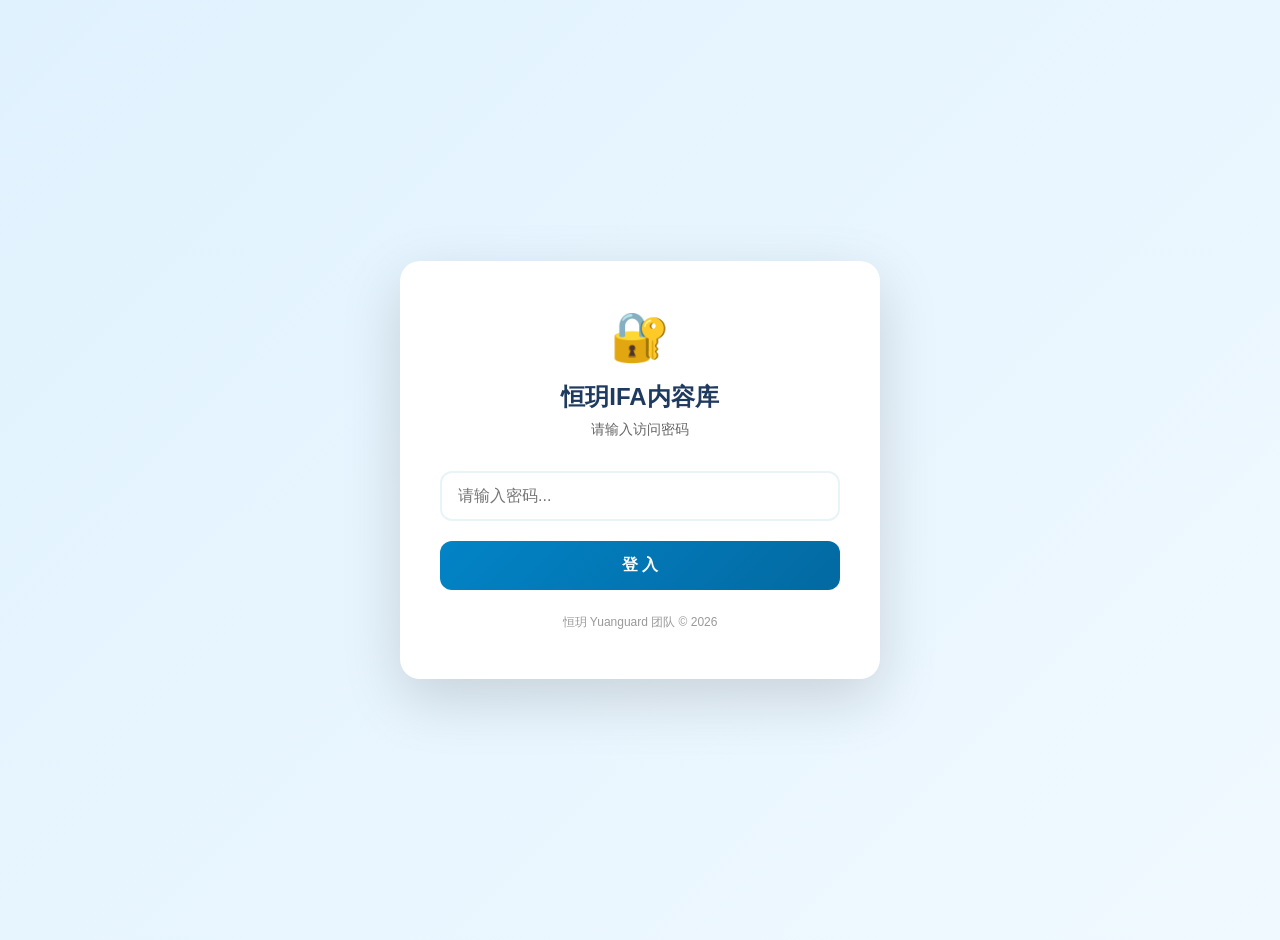
==== index.html @ 4e9cdcac "解决index.html冲突，同步ifa_content.js(含1.2.1+1.10.4)" ====
<!DOCTYPE html>
<html lang="zh-CN">
<head>
 <meta charset="UTF-8">
 <meta name="viewport" content="width=device-width, initial-scale=1.0">
 <title>恒玥YUEGUARD</title>
 <link rel="stylesheet" href="style.css">
 <style>
  body { margin: 0; background: linear-gradient(135deg, #e0f2fe, #f0f9ff); min-height: 100vh; font-family: 'Microsoft YaHei', sans-serif; }
  #loginScreen { display: flex; flex-direction: column; align-items: center; justify-content: center; min-height: 100vh; padding: 20px; }
  .login-card { background: #fff; border-radius: 20px; box-shadow: 0 20px 60px rgba(0,0,0,0.15); padding: 48px 40px; max-width: 400px; width: 100%; text-align: center; }
  .login-logo { font-size: 48px; margin-bottom: 16px; }
  .login-title { font-size: 24px; font-weight: 700; color: #1e3a5f; margin-bottom: 8px; }
  .login-sub { font-size: 14px; color: #666; margin-bottom: 32px; }
  .login-input-wrap { position: relative; margin-bottom: 20px; }
  .login-input { width: 100%; padding: 14px 16px; border: 2px solid #e8f4f8; border-radius: 12px; font-size: 16px; outline: none; box-sizing: border-box; transition: border-color 0.2s; font-family: 'Microsoft YaHei', sans-serif; }
  .login-input:focus { border-color: #0284c7; }
  .login-btn { width: 100%; padding: 14px; background: linear-gradient(135deg, #0284c7, #0369a1); color: #fff; border: none; border-radius: 12px; font-size: 16px; font-weight: 600; cursor: pointer; font-family: 'Microsoft YaHei', sans-serif; transition: all 0.2s; }
  .login-btn:hover { transform: scale(1.02); box-shadow: 0 6px 20px rgba(2,132,199,0.3); }
  .login-btn:active { transform: scale(0.98); }
  .login-error { color: #dc2626; font-size: 13px; margin-top: 12px; display: none; min-height: 18px; }
  .login-footer { margin-top: 24px; font-size: 12px; color: #999; }
  /* 免责声明弹窗 */
  #disclaimerModal { display: none; position: fixed; top: 0; left: 0; right: 0; bottom: 0; background: rgba(0,0,0,0.6); z-index: 9998; justify-content: center; align-items: center; padding: 20px; }
  .disclaimer-box { background: #fff; border-radius: 16px; max-width: 520px; width: 100%; max-height: 85vh; overflow-y: auto; box-shadow: 0 20px 60px rgba(0,0,0,0.3); }
  .disclaimer-header { background: linear-gradient(135deg, #0284c7, #0369a1); color: #fff; padding: 20px 24px; border-radius: 16px 16px 0 0; display: flex; align-items: center; }
  .disclaimer-header span { font-size: 24px; }
  .disclaimer-header strong { font-size: 18px; font-weight: 600; margin-left: 10px; }
  .disclaimer-body { padding: 24px; color: #333; line-height: 1.8; font-size: 14px; }
  .disclaimer-body h3 { color: #1e40af; font-weight: 600; font-size: 15px; margin: 16px 0 10px; }
  .disclaimer-body h3:first-child { margin-top: 0; }
  .disclaimer-body p { margin-bottom: 14px; text-align: justify; }
  .disclaimer-tip { background: #f0f9ff; border-left: 4px solid #0284c7; padding: 12px 16px; border-radius: 0 8px 8px 0; font-size: 13px; color: #0369a1; margin-top: 16px; }
  .disclaimer-footer { padding: 0 24px 24px; text-align: center; }
  .disclaimer-btn { background: linear-gradient(135deg, #0284c7, #0369a1); color: #fff; border: none; padding: 14px 48px; border-radius: 10px; font-size: 16px; font-weight: 600; cursor: pointer; box-shadow: 0 4px 15px rgba(2,132,199,0.3); font-family: 'Microsoft YaHei', sans-serif; }
  #appContent { display: none; }
 </style>
</head>
<body>

<!-- 登录页 -->
<div id="loginScreen">
 <div class="login-card">
  <div class="login-logo">🔐</div>
  <div class="login-title">恒玥IFA内容库</div>
  <div class="login-sub">请输入访问密码</div>
  <div class="login-input-wrap">
   <input type="password" id="pwdInput" class="login-input" placeholder="请输入密码..." onkeydown="if(event.key==='Enter')doLogin()">
  </div>
  <button class="login-btn" onclick="doLogin()">登 入</button>
  <div class="login-error" id="loginError">密码错误，请重试</div>
  <div class="login-footer">恒玥 Yuanguard 团队 © 2026</div>
 </div>
</div>

<!-- 免责声明弹窗 -->
<div id="disclaimerModal">
 <div class="disclaimer-box">
  <div class="disclaimer-header">
   <span>📋</span>
   <strong>资料库使用声明及免责条款</strong>
  </div>
  <div class="disclaimer-body">
   <h3>知识产权声明</h3>
   <p>本资料库所有内容版权归本机构所有，受相关知识产权法律法规保护。未经本机构书面授权，任何单位及个人不得擅自复制、转载、篡改、传播、商用或以其他方式使用资料库内容。</p>
   <h3>使用范围限制</h3>
   <p>本资料库内容仅限香港地区合法持牌保险经纪人内部参考使用，严格禁止跨地域、超权限使用，亦不得向非合规人员、异地机构或第三方对外流转、分享资料内容。</p>
   <h3>免责条款</h3>
   <p>资料库所有内容仅作业务参考用途，不构成任何保险投保建议、法律意见、专业决策依据。任何使用者因超范围使用、自行依据资料内容开展业务所产生的一切纠纷、损失及相关法律责任，均由使用者自行全额承担，本机构不承担任何连带法律责任与相关后果。</p>
   <div class="disclaimer-tip">如您使用本资料库，即表示已阅读、理解并同意上述全部条款。</div>
  </div>
  <div class="disclaimer-footer">
   <button class="disclaimer-btn" onclick="acceptDisclaimer()">我已知悉并同意</button>
  </div>
 </div>
</div>

<!-- 主内容（登录+声明后显示） -->
<div id="appContent">
 <div class="app-container">
<<<<<<< Updated upstream
  <h1 class="app-title">📚 恒玥IFA内容库</h1>
  <div class="search-box" id="searchBox">
   <input type="text" id="searchInput" placeholder="🔍 搜索站内内容..." oninput="handleSearch(this.value)">
   <div class="search-results" id="searchResults"></div>
  </div>
  <div class="breadcrumb" id="breadcrumb">
   <span class="breadcrumb-item" onclick="goHome()">首页</span>
  </div>
   <div class="nav-area" id="navArea">
   <h2 class="section-title">选择分类</h2>
   <div class="category-grid" id="categoryGrid"></div>
  </div>
  <div class="content-area" id="contentArea" style="display:none;">
   <h2 class="section-title" id="contentTitle"></h2>
   <div class="item-list" id="itemList"></div>
  </div>
  <div class="detail-area" id="detailArea" style="display:none;">
   <button class="back-btn" onclick="goBack()">← 返回</button>
   <div class="doc-header">
    <h2 id="docTitle">文档标题</h2>
    <div class="reading-progress"><span id="progressText">第 1 章</span></div>
   </div>
   <div class="doc-content" id="docContent"></div>
   <div class="doc-footer">
    <button class="font-size-btn" onclick="adjustFontSize(-1)">字号 -</button>
    <button class="font-size-btn" onclick="adjustFontSize(1)">字号 +</button>
    <button class="back-top-btn" onclick="scrollToTop()">回到顶部</button>
   </div>
  </div>
  <button class="mode-toggle" id="modeToggle" onclick="toggleMode()">🌙</button>
 </div>
</div>

<script src="script_new.js?v=2026052420"></script>
<script>
// 登录验证（明文比对，简单可靠）
var LOGIN_PASS = '8888'; // 四位数字密码

function doLogin() {
  var inputEl = document.getElementById('pwdInput');
  if (!inputEl) { console.error('pwdInput not found'); return; }
  var pwd = inputEl.value;
  if (!pwd) {
    document.getElementById('loginError').textContent = '请输入密码';
    document.getElementById('loginError').style.display = 'block';
    return;
  }
  if (pwd === LOGIN_PASS) {
    sessionStorage.setItem('hengyu_logged_in', '1');
    document.getElementById('loginScreen').style.display = 'none';
    checkDisclaimer();
  } else {
    document.getElementById('loginError').textContent = '密码错误，请重试';
    document.getElementById('loginError').style.display = 'block';
    inputEl.value = '';
    inputEl.focus();
  }
}

function checkDisclaimer() {
  if (sessionStorage.getItem('disclaimerAccepted')) {
    showApp();
  } else {
    document.getElementById('disclaimerModal').style.display = 'flex';
  }
}

function acceptDisclaimer() {
  sessionStorage.setItem('disclaimerAccepted', '1');
  document.getElementById('disclaimerModal').style.display = 'none';
  showApp();
}

function showApp() {
  document.getElementById('appContent').style.display = 'block';
  if (typeof initApp === 'function') initApp();
}

(function() {
  if (sessionStorage.getItem('hengyu_logged_in') === '1') {
    document.getElementById('loginScreen').style.display = 'none';
    checkDisclaimer();
  }
})();
</script>
</body>
</html>
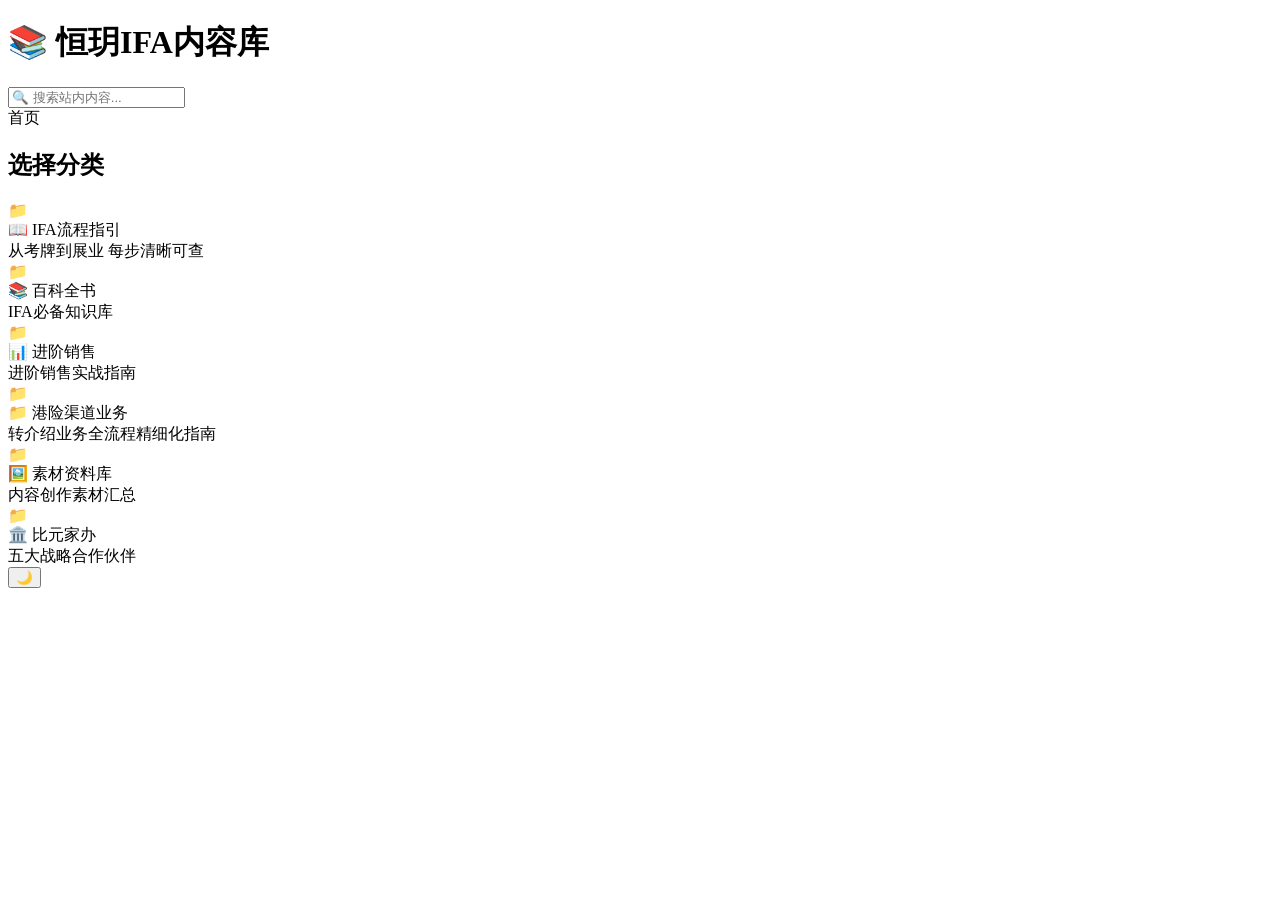
==== commit 3d25bb89: "恢复：1.10.3 合规风险案例 + 1.10.4 含PDF监管动态" ====
--- a/index.html
+++ b/index.html
@@ -3,166 +3,43 @@
 <head>
  <meta charset="UTF-8">
  <meta name="viewport" content="width=device-width, initial-scale=1.0">
- <title>恒玥YUEGUARD</title>
+ <title>恒玥IFA内容库</title>
  <link rel="stylesheet" href="style.css">
- <style>
-  body { margin: 0; background: linear-gradient(135deg, #e0f2fe, #f0f9ff); min-height: 100vh; font-family: 'Microsoft YaHei', sans-serif; }
-  #loginScreen { display: flex; flex-direction: column; align-items: center; justify-content: center; min-height: 100vh; padding: 20px; }
-  .login-card { background: #fff; border-radius: 20px; box-shadow: 0 20px 60px rgba(0,0,0,0.15); padding: 48px 40px; max-width: 400px; width: 100%; text-align: center; }
-  .login-logo { font-size: 48px; margin-bottom: 16px; }
-  .login-title { font-size: 24px; font-weight: 700; color: #1e3a5f; margin-bottom: 8px; }
-  .login-sub { font-size: 14px; color: #666; margin-bottom: 32px; }
-  .login-input-wrap { position: relative; margin-bottom: 20px; }
-  .login-input { width: 100%; padding: 14px 16px; border: 2px solid #e8f4f8; border-radius: 12px; font-size: 16px; outline: none; box-sizing: border-box; transition: border-color 0.2s; font-family: 'Microsoft YaHei', sans-serif; }
-  .login-input:focus { border-color: #0284c7; }
-  .login-btn { width: 100%; padding: 14px; background: linear-gradient(135deg, #0284c7, #0369a1); color: #fff; border: none; border-radius: 12px; font-size: 16px; font-weight: 600; cursor: pointer; font-family: 'Microsoft YaHei', sans-serif; transition: all 0.2s; }
-  .login-btn:hover { transform: scale(1.02); box-shadow: 0 6px 20px rgba(2,132,199,0.3); }
-  .login-btn:active { transform: scale(0.98); }
-  .login-error { color: #dc2626; font-size: 13px; margin-top: 12px; display: none; min-height: 18px; }
-  .login-footer { margin-top: 24px; font-size: 12px; color: #999; }
-  /* 免责声明弹窗 */
-  #disclaimerModal { display: none; position: fixed; top: 0; left: 0; right: 0; bottom: 0; background: rgba(0,0,0,0.6); z-index: 9998; justify-content: center; align-items: center; padding: 20px; }
-  .disclaimer-box { background: #fff; border-radius: 16px; max-width: 520px; width: 100%; max-height: 85vh; overflow-y: auto; box-shadow: 0 20px 60px rgba(0,0,0,0.3); }
-  .disclaimer-header { background: linear-gradient(135deg, #0284c7, #0369a1); color: #fff; padding: 20px 24px; border-radius: 16px 16px 0 0; display: flex; align-items: center; }
-  .disclaimer-header span { font-size: 24px; }
-  .disclaimer-header strong { font-size: 18px; font-weight: 600; margin-left: 10px; }
-  .disclaimer-body { padding: 24px; color: #333; line-height: 1.8; font-size: 14px; }
-  .disclaimer-body h3 { color: #1e40af; font-weight: 600; font-size: 15px; margin: 16px 0 10px; }
-  .disclaimer-body h3:first-child { margin-top: 0; }
-  .disclaimer-body p { margin-bottom: 14px; text-align: justify; }
-  .disclaimer-tip { background: #f0f9ff; border-left: 4px solid #0284c7; padding: 12px 16px; border-radius: 0 8px 8px 0; font-size: 13px; color: #0369a1; margin-top: 16px; }
-  .disclaimer-footer { padding: 0 24px 24px; text-align: center; }
-  .disclaimer-btn { background: linear-gradient(135deg, #0284c7, #0369a1); color: #fff; border: none; padding: 14px 48px; border-radius: 10px; font-size: 16px; font-weight: 600; cursor: pointer; box-shadow: 0 4px 15px rgba(2,132,199,0.3); font-family: 'Microsoft YaHei', sans-serif; }
-  #appContent { display: none; }
- </style>
 </head>
 <body>
-
-<!-- 登录页 -->
-<div id="loginScreen">
- <div class="login-card">
-  <div class="login-logo">🔐</div>
-  <div class="login-title">恒玥IFA内容库</div>
-  <div class="login-sub">请输入访问密码</div>
-  <div class="login-input-wrap">
-   <input type="password" id="pwdInput" class="login-input" placeholder="请输入密码..." onkeydown="if(event.key==='Enter')doLogin()">
-  </div>
-  <button class="login-btn" onclick="doLogin()">登 入</button>
-  <div class="login-error" id="loginError">密码错误，请重试</div>
-  <div class="login-footer">恒玥 Yuanguard 团队 © 2026</div>
+ <div class="app-container">
+ <h1 class="app-title">📚 恒玥IFA内容库</h1>
+ <div class="search-box" id="searchBox">
+  <input type="text" id="searchInput" placeholder="🔍 搜索站内内容..." oninput="handleSearch(this.value)">
+  <div class="search-results" id="searchResults"></div>
  </div>
-</div>
-
-<!-- 免责声明弹窗 -->
-<div id="disclaimerModal">
- <div class="disclaimer-box">
-  <div class="disclaimer-header">
-   <span>📋</span>
-   <strong>资料库使用声明及免责条款</strong>
-  </div>
-  <div class="disclaimer-body">
-   <h3>知识产权声明</h3>
-   <p>本资料库所有内容版权归本机构所有，受相关知识产权法律法规保护。未经本机构书面授权，任何单位及个人不得擅自复制、转载、篡改、传播、商用或以其他方式使用资料库内容。</p>
-   <h3>使用范围限制</h3>
-   <p>本资料库内容仅限香港地区合法持牌保险经纪人内部参考使用，严格禁止跨地域、超权限使用，亦不得向非合规人员、异地机构或第三方对外流转、分享资料内容。</p>
-   <h3>免责条款</h3>
-   <p>资料库所有内容仅作业务参考用途，不构成任何保险投保建议、法律意见、专业决策依据。任何使用者因超范围使用、自行依据资料内容开展业务所产生的一切纠纷、损失及相关法律责任，均由使用者自行全额承担，本机构不承担任何连带法律责任与相关后果。</p>
-   <div class="disclaimer-tip">如您使用本资料库，即表示已阅读、理解并同意上述全部条款。</div>
-  </div>
-  <div class="disclaimer-footer">
-   <button class="disclaimer-btn" onclick="acceptDisclaimer()">我已知悉并同意</button>
-  </div>
+ <div class="breadcrumb" id="breadcrumb">
+ <span class="breadcrumb-item" onclick="goHome()">首页</span>
  </div>
-</div>
-
-<!-- 主内容（登录+声明后显示） -->
-<div id="appContent">
- <div class="app-container">
-<<<<<<< Updated upstream
-  <h1 class="app-title">📚 恒玥IFA内容库</h1>
-  <div class="search-box" id="searchBox">
-   <input type="text" id="searchInput" placeholder="🔍 搜索站内内容..." oninput="handleSearch(this.value)">
-   <div class="search-results" id="searchResults"></div>
-  </div>
-  <div class="breadcrumb" id="breadcrumb">
-   <span class="breadcrumb-item" onclick="goHome()">首页</span>
-  </div>
-   <div class="nav-area" id="navArea">
-   <h2 class="section-title">选择分类</h2>
-   <div class="category-grid" id="categoryGrid"></div>
-  </div>
-  <div class="content-area" id="contentArea" style="display:none;">
-   <h2 class="section-title" id="contentTitle"></h2>
-   <div class="item-list" id="itemList"></div>
-  </div>
-  <div class="detail-area" id="detailArea" style="display:none;">
-   <button class="back-btn" onclick="goBack()">← 返回</button>
-   <div class="doc-header">
-    <h2 id="docTitle">文档标题</h2>
-    <div class="reading-progress"><span id="progressText">第 1 章</span></div>
-   </div>
-   <div class="doc-content" id="docContent"></div>
-   <div class="doc-footer">
-    <button class="font-size-btn" onclick="adjustFontSize(-1)">字号 -</button>
-    <button class="font-size-btn" onclick="adjustFontSize(1)">字号 +</button>
-    <button class="back-top-btn" onclick="scrollToTop()">回到顶部</button>
-   </div>
-  </div>
-  <button class="mode-toggle" id="modeToggle" onclick="toggleMode()">🌙</button>
+ <div class="nav-area" id="navArea">
+ <h2 class="section-title">选择分类</h2>
+ <div class="category-grid" id="categoryGrid"></div>
  </div>
-</div>
-
-<script src="script_new.js?v=2026052420"></script>
-<script>
-// 登录验证（明文比对，简单可靠）
-var LOGIN_PASS = '8888'; // 四位数字密码
-
-function doLogin() {
-  var inputEl = document.getElementById('pwdInput');
-  if (!inputEl) { console.error('pwdInput not found'); return; }
-  var pwd = inputEl.value;
-  if (!pwd) {
-    document.getElementById('loginError').textContent = '请输入密码';
-    document.getElementById('loginError').style.display = 'block';
-    return;
-  }
-  if (pwd === LOGIN_PASS) {
-    sessionStorage.setItem('hengyu_logged_in', '1');
-    document.getElementById('loginScreen').style.display = 'none';
-    checkDisclaimer();
-  } else {
-    document.getElementById('loginError').textContent = '密码错误，请重试';
-    document.getElementById('loginError').style.display = 'block';
-    inputEl.value = '';
-    inputEl.focus();
-  }
-}
-
-function checkDisclaimer() {
-  if (sessionStorage.getItem('disclaimerAccepted')) {
-    showApp();
-  } else {
-    document.getElementById('disclaimerModal').style.display = 'flex';
-  }
-}
-
-function acceptDisclaimer() {
-  sessionStorage.setItem('disclaimerAccepted', '1');
-  document.getElementById('disclaimerModal').style.display = 'none';
-  showApp();
-}
-
-function showApp() {
-  document.getElementById('appContent').style.display = 'block';
-  if (typeof initApp === 'function') initApp();
-}
-
-(function() {
-  if (sessionStorage.getItem('hengyu_logged_in') === '1') {
-    document.getElementById('loginScreen').style.display = 'none';
-    checkDisclaimer();
-  }
-})();
-</script>
+ <div class="content-area" id="contentArea" style="display:none;">
+ <h2 class="section-title" id="contentTitle"></h2>
+ <div class="item-list" id="itemList"></div>
+ </div>
+ <div class="detail-area" id="detailArea" style="display:none;">
+ <button class="back-btn" onclick="goBack()">← 返回</button>
+ <div class="doc-header">
+ <h2 id="docTitle">文档标题</h2>
+ <div class="reading-progress"><span id="progressText">第 1 章</span></div>
+ </div>
+ <div class="doc-content" id="docContent"></div>
+ <div class="doc-footer">
+ <button class="font-size-btn" onclick="adjustFontSize(-1)">字号 -</button>
+ <button class="font-size-btn" onclick="adjustFontSize(1)">字号 +</button>
+ <button class="back-top-btn" onclick="scrollToTop()">回到顶部</button>
+ </div>
+ </div>
+ <button class="mode-toggle" id="modeToggle" onclick="toggleMode()">🌙</button>
+ </div>
+ <script src="script_new.js?v=2026052320"></script>
+<!-- rebuilt -->
 </body>
-</html>+</html>
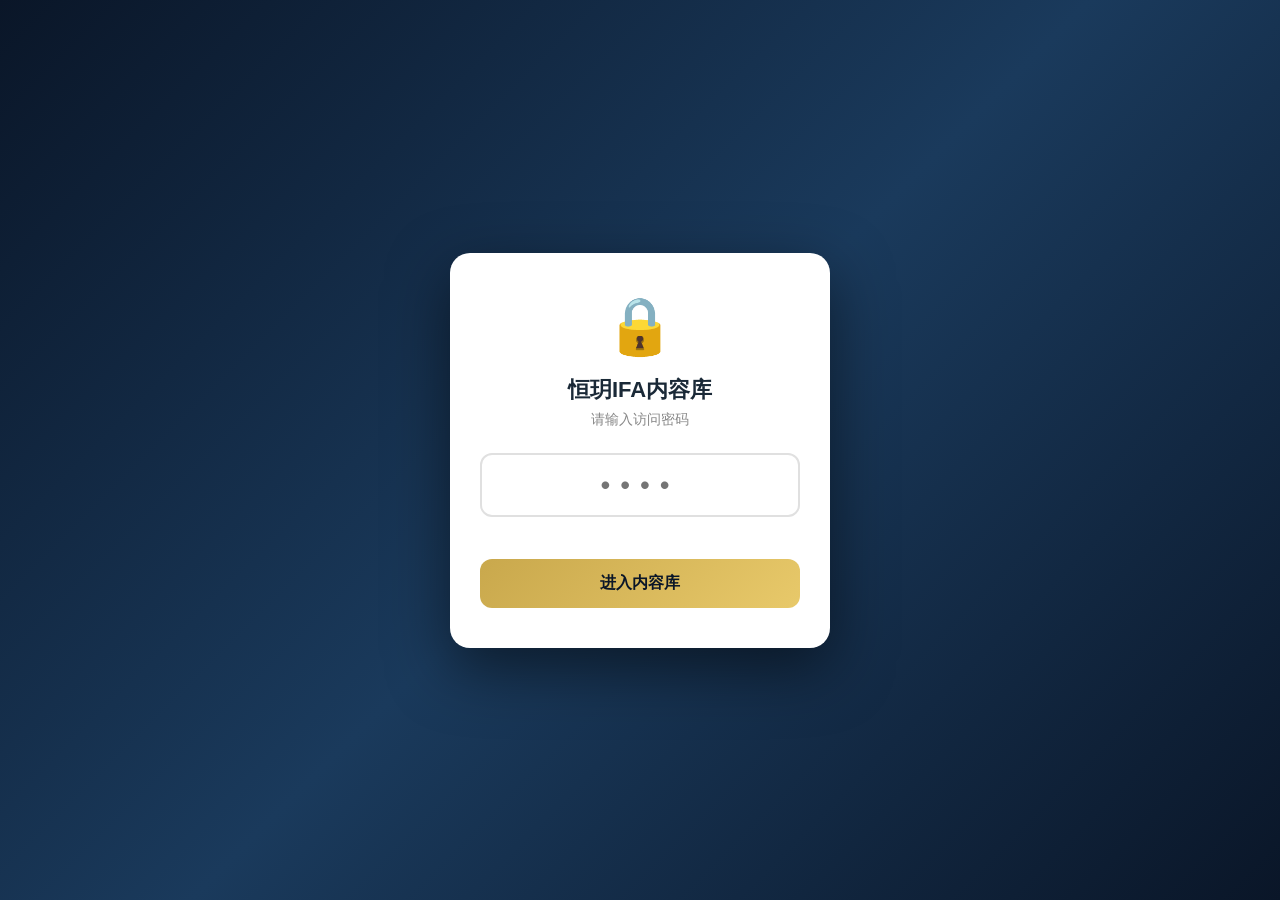
==== commit 91dfdc1b: "fix: 密码锁清除错误提示，密码正确后彻底记住登录状态" ====
--- a/index.html
+++ b/index.html
@@ -7,7 +7,40 @@
  <link rel="stylesheet" href="style.css">
 </head>
 <body>
- <div class="app-container">
+
+<!-- 密码锁屏 -->
+<div id="passwordLock" class="lock-overlay">
+ <div class="lock-box">
+  <div class="lock-icon">🔒</div>
+  <h2 class="lock-title">恒玥IFA内容库</h2>
+  <p class="lock-subtitle">请输入访问密码</p>
+  <div class="lock-input-row">
+   <input type="password" id="lockInput" class="lock-input" maxlength="4" placeholder="••••" autocomplete="off">
+  </div>
+  <p id="lockError" class="lock-error">密码错误，请重试</p>
+  <button class="lock-btn" onclick="checkPassword()">进入内容库</button>
+ </div>
+</div>
+
+<!-- 使用声明弹窗 -->
+<div id="disclaimerModal" class="modal-overlay">
+ <div class="modal-box">
+  <div class="modal-header">
+   <div class="modal-icon">⚠️</div>
+   <h2 class="modal-title">资料库使用声明及免责条款</h2>
+  </div>
+  <div class="modal-body">
+   <p>本资料库所有内容版权归本机构所有，受相关知识产权法律法规保护。未经本机构书面授权，任何单位及个人不得擅自复制、转载、篡改、传播、商用或以其他方式使用资料库内容。</p>
+   <p>本资料库内容仅限香港地区合法持牌保险经纪人内部参考使用，严格禁止跨地域、超权限使用，亦不得向非合规人员、异地机构或第三方对外流转、分享资料内容。</p>
+   <p>资料库所有内容仅作业务参考用途，不构成任何保险投保建议、法律意见、专业决策依据。任何使用者因超范围使用、自行依据资料内容开展业务所产生的一切纠纷、损失及相关法律责任，均由使用者自行全额承担，本机构不承担任何连带法律责任与相关后果。</p>
+  </div>
+  <div class="modal-footer">
+   <button class="modal-btn" onclick="acceptDisclaimer()">✓ 我已知悉并同意</button>
+  </div>
+ </div>
+</div>
+
+<div class="app-container">
  <h1 class="app-title">📚 恒玥IFA内容库</h1>
  <div class="search-box" id="searchBox">
   <input type="text" id="searchInput" placeholder="🔍 搜索站内内容..." oninput="handleSearch(this.value)">
@@ -39,7 +72,6 @@
  </div>
  <button class="mode-toggle" id="modeToggle" onclick="toggleMode()">🌙</button>
  </div>
- <script src="script_new.js?v=2026052320"></script>
-<!-- rebuilt -->
+ <script src="script_new.js?v=2026052702"></script>
 </body>
-</html>
+</html>
--- a/style.css
+++ b/style.css
@@ -0,0 +1,132 @@
+* { margin: 0; padding: 0; box-sizing: border-box; font-family: "微软雅黑", sans-serif; }
+.app-container { width: 100%; max-width: 700px; margin: 0 auto; padding: 20px 15px; min-height: 100vh; background-color: #f5f5f5; }
+.app-container.dark-mode { background-color: #1a1a1a; color: #e0e0e0; }
+.app-title { text-align: center; color: #2d3748; margin-bottom: 20px; font-size: 24px; font-weight: 600; }
+.dark-mode .app-title { color: #e0e0e0; }
+.breadcrumb { font-size: 14px; color: #666; margin-bottom: 15px; padding: 8px 12px; background: #fff; border-radius: 8px; }
+.dark-mode .breadcrumb { background: #2d2d2d; color: #aaa; }
+.breadcrumb-item { cursor: pointer; color: #0284c7; }
+.breadcrumb-item:hover { text-decoration: underline; }
+.section-title { font-size: 18px; color: #2d3748; margin-bottom: 15px; }
+.dark-mode .section-title { color: #e0e0e0; }
+.category-grid { display: grid; grid-template-columns: repeat(2, 1fr); gap: 15px; }
+.category-item { background: #fff; padding: 20px 15px; border-radius: 12px; text-align: center; font-size: 15px; font-weight: 500; color: #2d3748; cursor: pointer; box-shadow: 0 2px 8px rgba(0,0,0,0.1); transition: all 0.2s; }
+.category-item:hover { transform: scale(1.02); box-shadow: 0 4px 12px rgba(0,0,0,0.15); }
+.category-item:active { transform: scale(0.98); }
+.dark-mode .category-item { background: #2d2d2d; color: #e0e0e0; }
+.item-list { display: flex; flex-direction: column; gap: 10px; }
+.list-item { background: #fff; padding: 15px 18px; border-radius: 10px; font-size: 15px; color: #2d3748; cursor: pointer; box-shadow: 0 2px 6px rgba(0,0,0,0.08); transition: all 0.2s; display: flex; justify-content: space-between; align-items: center; }
+.list-item:hover { background: #f0f9ff; }
+.list-item:active { transform: scale(0.98); }
+.list-item::after { content: "→"; color: #0284c7; }
+.dark-mode .list-item { background: #2d2d2d; color: #e0e0e0; }
+.dark-mode .list-item:hover { background: #3d3d3d; }
+.list-item .item-name { flex: 1; }
+.list-item .item-arrow { color: #0284c7; font-size: 16px; }
+.back-btn { background: #0284c7; color: #fff; border: none; padding: 10px 20px; border-radius: 8px; font-size: 15px; cursor: pointer; margin-bottom: 15px; }
+#docTitle { font-size: 20px; color: #2d3748; margin-bottom: 10px; }
+.dark-mode #docTitle { color: #e0e0e0; }
+.reading-progress { font-size: 14px; color: #666; padding: 8px 12px; background: #fff; border-radius: 8px; display: inline-block; }
+.dark-mode .reading-progress { background: #2d2d2d; color: #888; }
+.doc-content { background: #fff; padding: 20px 18px; border-radius: 12px; line-height: 1.8; font-size: 15px; color: #333; box-shadow: 0 2px 8px rgba(0,0,0,0.1); }
+.dark-mode .doc-content { background: #2d2d2d; color: #e0e0e0; }
+.doc-content h2 { font-size: 17px; color: #0284c7; margin: 18px 0 10px; }
+.doc-content h3 { font-size: 15px; color: #2d3748; margin: 12px 0 8px; }
+.doc-content p { margin-bottom: 10px; }
+.doc-content ul { margin: 10px 0 12px 20px; }
+.doc-content li { margin-bottom: 6px; }
+.doc-footer { display: flex; gap: 10px; margin-top: 18px; flex-wrap: wrap; }
+.font-size-btn, .back-top-btn { background: #e8f4f8; color: #0284c7; border: none; padding: 10px 15px; border-radius: 8px; font-size: 14px; cursor: pointer; }
+.dark-mode .font-size-btn, .dark-mode .back-top-btn { background: #2d2d2d; color: #0284c7; }
+.font-size-btn:active, .back-top-btn:active { transform: scale(0.95); }
+.mode-toggle { position: fixed; top: 20px; right: 20px; width: 50px; height: 50px; border-radius: 50%; background: #fff; border: none; font-size: 24px; cursor: pointer; box-shadow: 0 2px 10px rgba(0,0,0,0.15); z-index: 100; }
+.dark-mode .mode-toggle { background: #2d2d2d; }
+.loading { text-align: center; padding: 40px; color: #666; }
+.loading::after { content: ""; display: inline-block; width: 20px; height: 20px; border: 2px solid #0284c7; border-radius: 50%; border-top-color: transparent; animation: spin 1s linear infinite; margin-left: 10px; vertical-align: middle; }
+@keyframes spin { to { transform: rotate(360deg); } }
+@media (max-width: 375px) { .app-title { font-size: 20px; } .category-grid { grid-template-columns: 1fr; } .category-item { padding: 18px; font-size: 14px; } .doc-content { font-size: 14px; padding: 16px 14px; } }
+/* 子项列表（懒加载详情页） */
+.child-items-list { display: flex; flex-direction: column; gap: 8px; }
+.child-item { background: #fff; padding: 12px 16px; border-radius: 8px; font-size: 14px; color: #2d3748; cursor: pointer; box-shadow: 0 1px 4px rgba(0,0,0,0.08); transition: all 0.2s; display: flex; justify-content: space-between; align-items: center; }
+.child-item:hover { background: #f0f9ff; }
+.child-item:active { transform: scale(0.98); }
+.child-item-title { flex: 1; }
+.child-item-arrow { color: #0284c7; font-size: 16px; }
+.sub-child-list { }
+.dark-mode .child-item { background: #2d2d2d; color: #e0e0e0; }
+.dark-mode .child-item:hover { background: #3d3d3d; }
+.child-item-snippet { font-size: 12px; color: #666; margin-top: 5px; line-height: 1.4; padding: 6px 10px; background: #f0f7ff; border-radius: 6px; border-left: 3px solid #0284c7; }
+.child-snippet-inline { margin: 5px 0 8px 0; }
+mark.search-highlight { background: #fef08a; color: #92400e; padding: 1px 4px; border-radius: 3px; font-weight: 500; box-shadow: 0 0 0 2px #fef08a; }
+/* 搜索功能 */
+.search-box { position: relative; margin-bottom: 15px; }
+#searchInput { width: 100%; padding: 12px 15px; border: 2px solid #e8f4f8; border-radius: 10px; font-size: 15px; outline: none; background: #fff; color: #2d3748; transition: border-color 0.2s; }
+#searchInput:focus { border-color: #0284c7; }
+.dark-mode #searchInput { background: #2d2d2d; color: #e0e0e0; border-color: #3d3d3d; }
+.search-results { position: absolute; top: 100%; left: 0; right: 0; background: #fff; border-radius: 10px; box-shadow: 0 4px 15px rgba(0,0,0,0.15); max-height: 400px; overflow-y: auto; z-index: 200; display: none; }
+.search-results.active { display: block; }
+.search-result-item { padding: 12px 15px; border-bottom: 1px solid #f0f0f0; cursor: pointer; font-size: 14px; color: #2d3748; transition: background 0.2s; }
+.search-result-item:last-child { border-bottom: none; }
+.search-result-item:hover { background: #f0f9ff; }
+.search-result-item .result-cat { font-size: 12px; color: #0284c7; margin-bottom: 3px; }
+.search-result-item .result-title { font-weight: 500; }
+.search-result-item .result-snippet { font-size: 12px; color: #444; margin-top: 5px; line-height: 1.5; padding: 6px 8px; background: #f8f9fa; border-radius: 6px; border-left: 3px solid #0284c7; }
+.search-result-item .result-snippet mark { background: #fef08a; color: #92400e; padding: 0 2px; border-radius: 2px; font-weight: 500; }
+.search-no-result { padding: 20px; text-align: center; color: #999; font-size: 14px; }
+.dark-mode .search-results { background: #2d2d2d; }
+.dark-mode .search-result-item { border-color: #3d3d3d; color: #e0e0e0; }
+.dark-mode .search-result-item:hover { background: #3d3d3d; }
+.dark-mode .search-result-item .result-snippet { background: #3d3d3d; color: #ccc; border-left-color: #4da6d8; }
+.dark-mode .search-result-item .result-snippet mark { background: #554d2a; color: #fcd34d; }
+.dark-mode .search-no-result { color: #888; }
+
+/* 使用声明弹窗 */
+.modal-overlay { position:fixed;top:0;left:0;right:0;bottom:0;background:rgba(0,0,0,0.6);z-index:9999;display:flex;align-items:center;justify-content:center;padding:20px; }
+.modal-box { background:#fff;border-radius:16px;max-width:560px;width:100%;max-height:85vh;overflow-y:auto;box-shadow:0 20px 60px rgba(0,0,0,0.3); }
+.modal-header { padding:28px 24px 16px;text-align:center; }
+.modal-icon { font-size:48px;margin-bottom:10px; }
+.modal-title { font-size:20px;color:#1a2937;font-weight:700;line-height:1.4; }
+.modal-body { padding:0 24px 20px; }
+.modal-body p { font-size:14px;color:#444;line-height:1.8;margin-bottom:14px; }
+.modal-footer { padding:16px 24px 28px;text-align:center; }
+.modal-btn { background:linear-gradient(135deg,#c9a84c,#e8c96a);color:#0a1628;font-size:16px;font-weight:700;padding:14px 40px;border:none;border-radius:10px;cursor:pointer;transition:transform 0.2s,box-shadow 0.2s; }
+.modal-btn:hover { transform:scale(1.03);box-shadow:0 6px 20px rgba(201,168,76,0.4); }
+.modal-btn:active { transform:scale(0.98); }
+@media(max-width:375px){ .modal-box{margin:10px}.modal-title{font-size:18px} .modal-btn{font-size:15px;padding:12px 30px} }
+
+/* 密码锁屏 */
+.lock-overlay {
+  position:fixed;top:0;left:0;right:0;bottom:0;
+  background:linear-gradient(135deg,#0a1628 0%,#1a3a5c 50%,#0a1628 100%);
+  z-index:99999;display:flex;align-items:center;justify-content:center;padding:20px;
+}
+.lock-box {
+  background:#fff;border-radius:20px;
+  max-width:380px;width:100%;padding:40px 30px;
+  box-shadow:0 20px 60px rgba(0,0,0,0.5);
+  text-align:center;
+}
+.lock-icon { font-size:56px;margin-bottom:16px; }
+.lock-title { font-size:22px;color:#1a2937;font-weight:800;margin-bottom:6px; }
+.lock-subtitle { font-size:14px;color:#888;margin-bottom:24px; }
+.lock-input-row { margin-bottom:12px; }
+.lock-input {
+  width:100%;padding:14px 16px;font-size:28px;letter-spacing:10px;
+  text-align:center;border:2px solid #e0e0e0;border-radius:12px;
+  outline:none;transition:border-color 0.2s;box-sizing:border-box;
+  font-family:inherit;
+}
+.lock-input:focus { border-color:#c9a84c; }
+.lock-error {
+  font-size:13px;color:#e74c3c;margin-bottom:12px;height:18px;
+  visibility:hidden;
+}
+.lock-error.show { visibility:visible; }
+.lock-btn {
+  width:100%;padding:14px;
+  background:linear-gradient(135deg,#c9a84c,#e8c96a);color:#0a1628;
+  font-size:16px;font-weight:700;border:none;border-radius:12px;
+  cursor:pointer;transition:transform 0.2s,box-shadow 0.2s;
+}
+.lock-btn:hover { transform:scale(1.02);box-shadow:0 6px 20px rgba(201,168,76,0.4); }
+.lock-btn:active { transform:scale(0.98); }
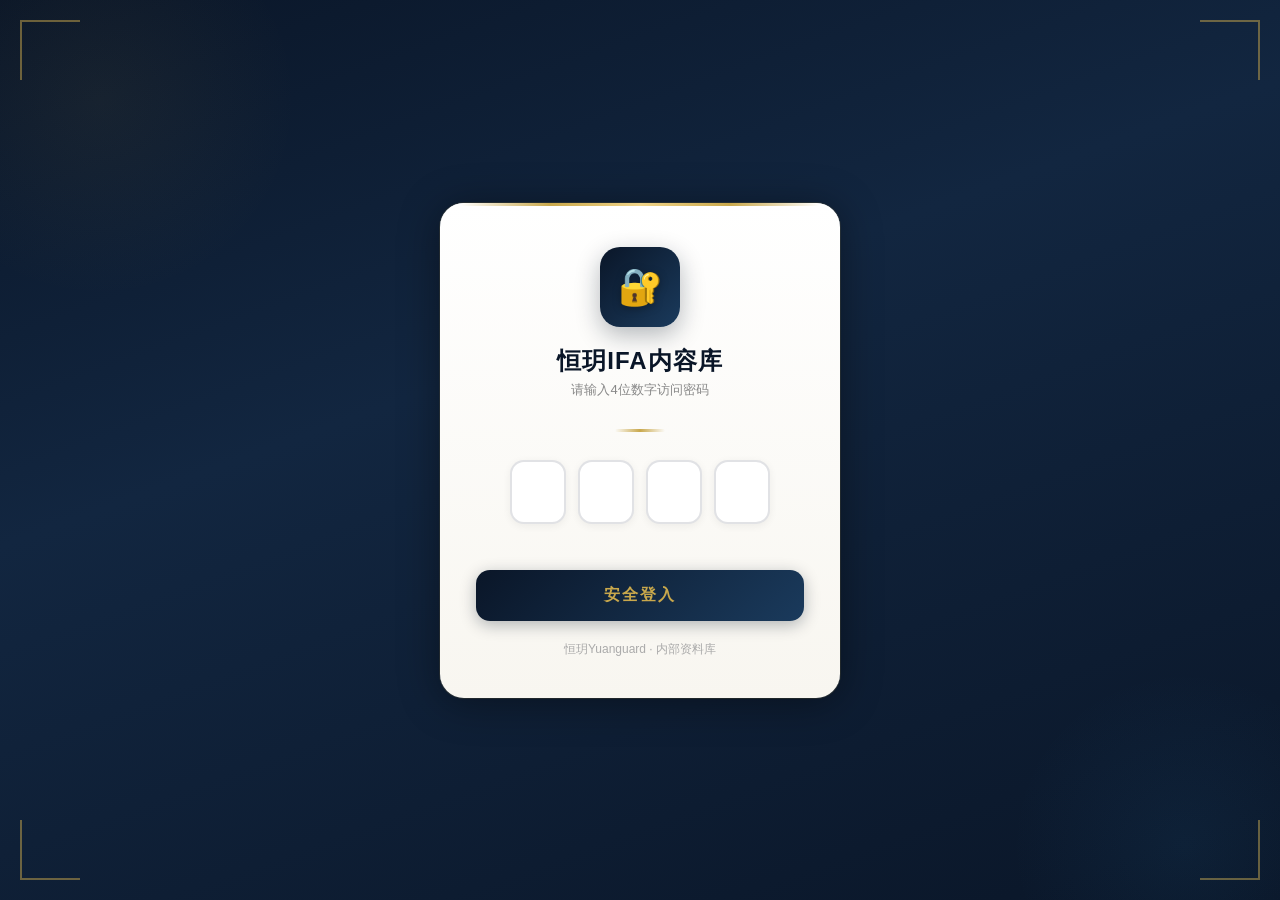
==== commit 434a09ca: "feat: add password lock + disclaimer popup" ====
--- a/index.html
+++ b/index.html
@@ -4,38 +4,62 @@
  <meta charset="UTF-8">
  <meta name="viewport" content="width=device-width, initial-scale=1.0">
  <title>恒玥IFA内容库</title>
- <link rel="stylesheet" href="style.css">
+ <link rel="stylesheet" href="style.css?v=2026052808">
 </head>
 <body>
 
 <!-- 密码锁屏 -->
 <div id="passwordLock" class="lock-overlay">
+ <div class="lock-corner lock-corner-tl"></div>
+ <div class="lock-corner lock-corner-tr"></div>
+ <div class="lock-corner lock-corner-bl"></div>
+ <div class="lock-corner lock-corner-br"></div>
  <div class="lock-box">
-  <div class="lock-icon">🔒</div>
+  <div class="lock-logo"><span class="lock-icon-small">🔐</span></div>
   <h2 class="lock-title">恒玥IFA内容库</h2>
-  <p class="lock-subtitle">请输入访问密码</p>
+  <p class="lock-subtitle">请输入4位数字访问密码</p>
+  <div class="lock-divider"></div>
   <div class="lock-input-row">
-   <input type="password" id="lockInput" class="lock-input" maxlength="4" placeholder="••••" autocomplete="off">
+   <input type="password" class="lock-digit-box" maxlength="1" data-index="0" inputmode="numeric" pattern="[0-9]" autocomplete="off">
+   <input type="password" class="lock-digit-box" maxlength="1" data-index="1" inputmode="numeric" pattern="[0-9]" autocomplete="off">
+   <input type="password" class="lock-digit-box" maxlength="1" data-index="2" inputmode="numeric" pattern="[0-9]" autocomplete="off">
+   <input type="password" class="lock-digit-box" maxlength="1" data-index="3" inputmode="numeric" pattern="[0-9]" autocomplete="off">
   </div>
   <p id="lockError" class="lock-error">密码错误，请重试</p>
-  <button class="lock-btn" onclick="checkPassword()">进入内容库</button>
+  <button class="lock-btn" id="lockBtn" onclick="checkPassword()">安全登入</button>
+  <p class="lock-hint">恒玥Yuanguard · 内部资料库</p>
  </div>
 </div>
 
 <!-- 使用声明弹窗 -->
-<div id="disclaimerModal" class="modal-overlay">
- <div class="modal-box">
-  <div class="modal-header">
-   <div class="modal-icon">⚠️</div>
-   <h2 class="modal-title">资料库使用声明及免责条款</h2>
+<div id="disclaimerModal" class="disclaimer-modal">
+ <div class="disclaimer-box">
+  <div class="disclaimer-header">
+   <div class="disclaimer-icon">⚠️</div>
+   <h2 class="disclaimer-title">资料库使用声明及免责条款</h2>
+   <p class="disclaimer-subtitle">请仔细阅读以下条款</p>
   </div>
-  <div class="modal-body">
-   <p>本资料库所有内容版权归本机构所有，受相关知识产权法律法规保护。未经本机构书面授权，任何单位及个人不得擅自复制、转载、篡改、传播、商用或以其他方式使用资料库内容。</p>
-   <p>本资料库内容仅限香港地区合法持牌保险经纪人内部参考使用，严格禁止跨地域、超权限使用，亦不得向非合规人员、异地机构或第三方对外流转、分享资料内容。</p>
-   <p>资料库所有内容仅作业务参考用途，不构成任何保险投保建议、法律意见、专业决策依据。任何使用者因超范围使用、自行依据资料内容开展业务所产生的一切纠纷、损失及相关法律责任，均由使用者自行全额承担，本机构不承担任何连带法律责任与相关后果。</p>
+  <div class="disclaimer-body">
+   <div class="disclaimer-section">
+    <div class="disclaimer-section-title">知识产权声明</div>
+    <p>本资料库所有内容版权归本机构所有，受相关知识产权法律法规保护。未经本机构书面授权，任何单位及个人不得擅自复制、转载、篡改、传播、商用或以其他方式使用资料库内容。</p>
+   </div>
+   <div class="disclaimer-divider"></div>
+   <div class="disclaimer-section">
+    <div class="disclaimer-section-title">使用范围声明</div>
+    <p>本资料库内容仅限香港地区合法持牌保险经纪人内部参考使用，严格禁止跨地域、超权限使用，亦不得向非合规人员、异地机构或第三方对外流转、分享资料内容。</p>
+   </div>
+   <div class="disclaimer-divider"></div>
+   <div class="disclaimer-section">
+    <div class="disclaimer-section-title">免责条款</div>
+    <p>资料库所有内容仅作业务参考用途，不构成任何保险投保建议、法律意见、专业决策依据。任何使用者因超范围使用、自行依据资料内容开展业务所产生的一切纠纷、损失及相关法律责任，均由使用者自行全额承担，本机构不承担任何连带法律责任与相关后果。</p>
+   </div>
   </div>
-  <div class="modal-footer">
-   <button class="modal-btn" onclick="acceptDisclaimer()">✓ 我已知悉并同意</button>
+  <div class="disclaimer-footer">
+   <button class="disclaimer-btn" onclick="acceptDisclaimer()">
+    <span class="disclaimer-btn-icon">✓</span>
+    我已知悉并同意以上条款
+   </button>
   </div>
  </div>
 </div>
@@ -72,6 +96,6 @@
  </div>
  <button class="mode-toggle" id="modeToggle" onclick="toggleMode()">🌙</button>
  </div>
- <script src="script_new.js?v=2026052702"></script>
+ <script src="script_new.js?v=2026052805"></script>
 </body>
 </html>
--- a/style.css
+++ b/style.css
@@ -1,42 +1,42 @@
 * { margin: 0; padding: 0; box-sizing: border-box; font-family: "微软雅黑", sans-serif; }
-.app-container { width: 100%; max-width: 700px; margin: 0 auto; padding: 20px 15px; min-height: 100vh; background-color: #f5f5f5; }
+.app-container { width: 100%; max-width: 700px; margin: 0 auto; padding: 20px 15px; min-height: 100vh; background: linear-gradient(135deg, #0a1628 0%, #1a3a5c 50%, #0a1628 100%); }
 .app-container.dark-mode { background-color: #1a1a1a; color: #e0e0e0; }
-.app-title { text-align: center; color: #2d3748; margin-bottom: 20px; font-size: 24px; font-weight: 600; }
+.app-title { text-align: center; color: #fff; margin-bottom: 20px; font-size: 24px; font-weight: 600; text-shadow: 0 2px 8px rgba(0,0,0,0.3); }
 .dark-mode .app-title { color: #e0e0e0; }
-.breadcrumb { font-size: 14px; color: #666; margin-bottom: 15px; padding: 8px 12px; background: #fff; border-radius: 8px; }
+.breadcrumb { font-size: 14px; color: rgba(255,255,255,0.9); margin-bottom: 15px; padding: 8px 12px; background: rgba(26,58,92,0.7); border-radius: 8px; backdrop-filter: blur(8px); }
 .dark-mode .breadcrumb { background: #2d2d2d; color: #aaa; }
-.breadcrumb-item { cursor: pointer; color: #0284c7; }
+.breadcrumb-item { cursor: pointer; color: #89B4FA; }
 .breadcrumb-item:hover { text-decoration: underline; }
-.section-title { font-size: 18px; color: #2d3748; margin-bottom: 15px; }
+.section-title { font-size: 18px; color: #fff; margin-bottom: 15px; }
 .dark-mode .section-title { color: #e0e0e0; }
 .category-grid { display: grid; grid-template-columns: repeat(2, 1fr); gap: 15px; }
-.category-item { background: #fff; padding: 20px 15px; border-radius: 12px; text-align: center; font-size: 15px; font-weight: 500; color: #2d3748; cursor: pointer; box-shadow: 0 2px 8px rgba(0,0,0,0.1); transition: all 0.2s; }
-.category-item:hover { transform: scale(1.02); box-shadow: 0 4px 12px rgba(0,0,0,0.15); }
+.category-item { background: rgba(26,58,92,0.85); padding: 20px 15px; border-radius: 12px; text-align: center; font-size: 15px; font-weight: 500; color: #fff; cursor: pointer; box-shadow: 0 2px 8px rgba(0,0,0,0.3); transition: all 0.2s; backdrop-filter: blur(8px); }
+.category-item:hover { transform: scale(1.02); box-shadow: 0 4px 12px rgba(0,0,0,0.4); background: rgba(26,58,92,0.95); }
 .category-item:active { transform: scale(0.98); }
 .dark-mode .category-item { background: #2d2d2d; color: #e0e0e0; }
 .item-list { display: flex; flex-direction: column; gap: 10px; }
-.list-item { background: #fff; padding: 15px 18px; border-radius: 10px; font-size: 15px; color: #2d3748; cursor: pointer; box-shadow: 0 2px 6px rgba(0,0,0,0.08); transition: all 0.2s; display: flex; justify-content: space-between; align-items: center; }
-.list-item:hover { background: #f0f9ff; }
-.list-item:active { transform: scale(0.98); }
-.list-item::after { content: "→"; color: #0284c7; }
+.list-item { background: rgba(26,58,92,0.85); padding: 15px 18px; border-radius: 10px; font-size: 15px; color: #fff; cursor: pointer; box-shadow: 0 2px 6px rgba(0,0,0,0.3); transition: all 0.2s; display: flex; justify-content: space-between; align-items: center; backdrop-filter: blur(8px); }
+.list-item:hover { background: rgba(26,58,92,0.95); }
+.list-item::after { content: "→"; color: #fff; }
+.list-item .item-arrow { color: #fff; font-size: 16px; }
 .dark-mode .list-item { background: #2d2d2d; color: #e0e0e0; }
 .dark-mode .list-item:hover { background: #3d3d3d; }
 .list-item .item-name { flex: 1; }
-.list-item .item-arrow { color: #0284c7; font-size: 16px; }
-.back-btn { background: #0284c7; color: #fff; border: none; padding: 10px 20px; border-radius: 8px; font-size: 15px; cursor: pointer; margin-bottom: 15px; }
-#docTitle { font-size: 20px; color: #2d3748; margin-bottom: 10px; }
+.list-item .item-arrow { color: #fff; font-size: 16px; }
+.back-btn { background: rgba(26,58,92,0.9); color: #fff; border: none; padding: 10px 20px; border-radius: 8px; font-size: 15px; cursor: pointer; margin-bottom: 15px; }
+#docTitle { font-size: 20px; color: #fff; margin-bottom: 10px; }
 .dark-mode #docTitle { color: #e0e0e0; }
 .reading-progress { font-size: 14px; color: #666; padding: 8px 12px; background: #fff; border-radius: 8px; display: inline-block; }
 .dark-mode .reading-progress { background: #2d2d2d; color: #888; }
-.doc-content { background: #fff; padding: 20px 18px; border-radius: 12px; line-height: 1.8; font-size: 15px; color: #333; box-shadow: 0 2px 8px rgba(0,0,0,0.1); }
+.doc-content { background: rgba(26,58,92,0.85); padding: 20px 18px; border-radius: 12px; line-height: 1.8; font-size: 15px; color: #fff; box-shadow: 0 2px 8px rgba(0,0,0,0.3); backdrop-filter: blur(8px); }
 .dark-mode .doc-content { background: #2d2d2d; color: #e0e0e0; }
-.doc-content h2 { font-size: 17px; color: #0284c7; margin: 18px 0 10px; }
-.doc-content h3 { font-size: 15px; color: #2d3748; margin: 12px 0 8px; }
+.doc-content h2 { font-size: 17px; color: #89B4FA; margin: 18px 0 10px; }
+.doc-content h3 { font-size: 15px; color: #E0E0E0; margin: 12px 0 8px; }
 .doc-content p { margin-bottom: 10px; }
 .doc-content ul { margin: 10px 0 12px 20px; }
 .doc-content li { margin-bottom: 6px; }
 .doc-footer { display: flex; gap: 10px; margin-top: 18px; flex-wrap: wrap; }
-.font-size-btn, .back-top-btn { background: #e8f4f8; color: #0284c7; border: none; padding: 10px 15px; border-radius: 8px; font-size: 14px; cursor: pointer; }
+.font-size-btn, .back-top-btn { background: rgba(255,255,255,0.15); color: #89B4FA; border: none; padding: 10px 15px; border-radius: 8px; font-size: 14px; cursor: pointer; }
 .dark-mode .font-size-btn, .dark-mode .back-top-btn { background: #2d2d2d; color: #0284c7; }
 .font-size-btn:active, .back-top-btn:active { transform: scale(0.95); }
 .mode-toggle { position: fixed; top: 20px; right: 20px; width: 50px; height: 50px; border-radius: 50%; background: #fff; border: none; font-size: 24px; cursor: pointer; box-shadow: 0 2px 10px rgba(0,0,0,0.15); z-index: 100; }
@@ -47,8 +47,8 @@
 @media (max-width: 375px) { .app-title { font-size: 20px; } .category-grid { grid-template-columns: 1fr; } .category-item { padding: 18px; font-size: 14px; } .doc-content { font-size: 14px; padding: 16px 14px; } }
 /* 子项列表（懒加载详情页） */
 .child-items-list { display: flex; flex-direction: column; gap: 8px; }
-.child-item { background: #fff; padding: 12px 16px; border-radius: 8px; font-size: 14px; color: #2d3748; cursor: pointer; box-shadow: 0 1px 4px rgba(0,0,0,0.08); transition: all 0.2s; display: flex; justify-content: space-between; align-items: center; }
-.child-item:hover { background: #f0f9ff; }
+.child-item { background: rgba(26,58,92,0.85); padding: 12px 16px; border-radius: 8px; font-size: 14px; color: #fff; cursor: pointer; box-shadow: 0 1px 4px rgba(0,0,0,0.3); transition: all 0.2s; display: flex; justify-content: space-between; align-items: center; backdrop-filter: blur(8px); }
+.child-item:hover { background: rgba(26,58,92,0.95); }
 .child-item:active { transform: scale(0.98); }
 .child-item-title { flex: 1; }
 .child-item-arrow { color: #0284c7; font-size: 16px; }
@@ -60,8 +60,8 @@
 mark.search-highlight { background: #fef08a; color: #92400e; padding: 1px 4px; border-radius: 3px; font-weight: 500; box-shadow: 0 0 0 2px #fef08a; }
 /* 搜索功能 */
 .search-box { position: relative; margin-bottom: 15px; }
-#searchInput { width: 100%; padding: 12px 15px; border: 2px solid #e8f4f8; border-radius: 10px; font-size: 15px; outline: none; background: #fff; color: #2d3748; transition: border-color 0.2s; }
-#searchInput:focus { border-color: #0284c7; }
+#searchInput { width: 100%; padding: 12px 15px; border: 2px solid rgba(255,255,255,0.3); border-radius: 10px; font-size: 15px; outline: none; background: rgba(255,255,255,0.95); color: #1A3A5C; transition: border-color 0.2s; }
+#searchInput:focus { border-color: #89B4FA; }
 .dark-mode #searchInput { background: #2d2d2d; color: #e0e0e0; border-color: #3d3d3d; }
 .search-results { position: absolute; top: 100%; left: 0; right: 0; background: #fff; border-radius: 10px; box-shadow: 0 4px 15px rgba(0,0,0,0.15); max-height: 400px; overflow-y: auto; z-index: 200; display: none; }
 .search-results.active { display: block; }
@@ -94,39 +94,339 @@
 .modal-btn:active { transform:scale(0.98); }
 @media(max-width:375px){ .modal-box{margin:10px}.modal-title{font-size:18px} .modal-btn{font-size:15px;padding:12px 30px} }
 
-/* 密码锁屏 */
+/* ====== 密码锁屏 - 奢华商务风 ====== */
 .lock-overlay {
-  position:fixed;top:0;left:0;right:0;bottom:0;
-  background:linear-gradient(135deg,#0a1628 0%,#1a3a5c 50%,#0a1628 100%);
-  z-index:99999;display:flex;align-items:center;justify-content:center;padding:20px;
-}
+  position: fixed;
+  top: 0; left: 0; right: 0; bottom: 0;
+  background: linear-gradient(160deg, #0a1628 0%, #122640 40%, #0a1628 100%);
+  z-index: 99999;
+  display: flex;
+  align-items: center;
+  justify-content: center;
+  padding: 20px;
+  overflow: hidden;
+}
+/* 背景装饰层 */
+.lock-overlay::before {
+  content: '';
+  position: absolute;
+  top: -100px; left: -100px;
+  width: 400px; height: 400px;
+  background: radial-gradient(circle, rgba(201,168,76,0.06) 0%, transparent 70%);
+  pointer-events: none;
+}
+.lock-overlay::after {
+  content: '';
+  position: absolute;
+  bottom: -120px; right: -80px;
+  width: 350px; height: 350px;
+  background: radial-gradient(circle, rgba(52,152,219,0.07) 0%, transparent 70%);
+  pointer-events: none;
+}
+/* 四角装饰 */
+.lock-corner {
+  position: absolute;
+  width: 60px; height: 60px;
+  pointer-events: none;
+}
+.lock-corner-tl { top: 20px; left: 20px; border-top: 2px solid rgba(201,168,76,0.5); border-left: 2px solid rgba(201,168,76,0.5); }
+.lock-corner-tr { top: 20px; right: 20px; border-top: 2px solid rgba(201,168,76,0.5); border-right: 2px solid rgba(201,168,76,0.5); }
+.lock-corner-bl { bottom: 20px; left: 20px; border-bottom: 2px solid rgba(201,168,76,0.5); border-left: 2px solid rgba(201,168,76,0.5); }
+.lock-corner-br { bottom: 20px; right: 20px; border-bottom: 2px solid rgba(201,168,76,0.5); border-right: 2px solid rgba(201,168,76,0.5); }
+
 .lock-box {
-  background:#fff;border-radius:20px;
-  max-width:380px;width:100%;padding:40px 30px;
-  box-shadow:0 20px 60px rgba(0,0,0,0.5);
-  text-align:center;
-}
-.lock-icon { font-size:56px;margin-bottom:16px; }
-.lock-title { font-size:22px;color:#1a2937;font-weight:800;margin-bottom:6px; }
-.lock-subtitle { font-size:14px;color:#888;margin-bottom:24px; }
-.lock-input-row { margin-bottom:12px; }
-.lock-input {
-  width:100%;padding:14px 16px;font-size:28px;letter-spacing:10px;
-  text-align:center;border:2px solid #e0e0e0;border-radius:12px;
-  outline:none;transition:border-color 0.2s;box-sizing:border-box;
-  font-family:inherit;
-}
-.lock-input:focus { border-color:#c9a84c; }
+  background: linear-gradient(180deg, #ffffff 0%, #f8f6f0 100%);
+  border-radius: 24px;
+  max-width: 400px; width: 100%;
+  padding: 44px 36px 40px;
+  box-shadow:
+    0 4px 40px rgba(0,0,0,0.4),
+    0 0 0 1px rgba(201,168,76,0.15),
+    inset 0 1px 0 rgba(255,255,255,0.9);
+  text-align: center;
+  position: relative;
+  z-index: 1;
+  animation: lockFadeIn 0.6s ease-out;
+}
+@keyframes lockFadeIn {
+  from { opacity: 0; transform: translateY(20px) scale(0.97); }
+  to { opacity: 1; transform: translateY(0) scale(1); }
+}
+/* 顶部金色装饰条 */
+.lock-box::before {
+  content: '';
+  position: absolute;
+  top: 0; left: 20px; right: 20px;
+  height: 3px;
+  background: linear-gradient(90deg, transparent, #c9a84c, #f0d48a, #c9a84c, transparent);
+  border-radius: 0 0 4px 4px;
+}
+/* Logo区域 */
+.lock-logo {
+  width: 80px; height: 80px;
+  margin: 0 auto 18px;
+  background: linear-gradient(135deg, #0a1628, #1a3a5c);
+  border-radius: 20px;
+  display: flex;
+  align-items: center;
+  justify-content: center;
+  font-size: 36px;
+  box-shadow: 0 8px 24px rgba(10,22,40,0.3);
+  position: relative;
+  overflow: hidden;
+}
+.lock-logo::after {
+  content: '';
+  position: absolute;
+  top: 0; left: -100%;
+  width: 100%; height: 100%;
+  background: linear-gradient(90deg, transparent, rgba(255,255,255,0.1), transparent);
+  animation: lockShine 3s infinite;
+}
+@keyframes lockShine {
+  0% { left: -100%; }
+  50%, 100% { left: 100%; }
+}
+.lock-icon-small {
+  font-size: 36px;
+  filter: drop-shadow(0 2px 4px rgba(0,0,0,0.3));
+}
+.lock-title {
+  font-size: 24px;
+  color: #0a1628;
+  font-weight: 800;
+  margin-bottom: 4px;
+  letter-spacing: 1px;
+}
+.lock-subtitle {
+  font-size: 13px;
+  color: #888;
+  margin-bottom: 30px;
+  font-weight: 400;
+}
+.lock-divider {
+  width: 50px; height: 3px;
+  background: linear-gradient(90deg, transparent, #c9a84c, transparent);
+  margin: 0 auto 28px;
+  border-radius: 2px;
+}
+.lock-input-row {
+  display: flex;
+  justify-content: center;
+  gap: 12px;
+  margin-bottom: 8px;
+}
+.lock-digit-box {
+  width: 56px; height: 64px;
+  background: #fff;
+  border: 2px solid rgba(10,22,40,0.12);
+  border-radius: 14px;
+  font-size: 28px;
+  font-weight: 800;
+  color: #0a1628;
+  text-align: center;
+  outline: none;
+  transition: all 0.25s ease;
+  box-shadow: 0 2px 8px rgba(0,0,0,0.06);
+  caret-color: #c9a84c;
+}
+.lock-digit-box:focus {
+  border-color: #c9a84c;
+  box-shadow: 0 0 0 4px rgba(201,168,76,0.15), 0 4px 12px rgba(0,0,0,0.1);
+  transform: translateY(-2px);
+}
+.lock-digit-box.filled {
+  border-color: #c9a84c;
+  background: rgba(201,168,76,0.04);
+}
 .lock-error {
-  font-size:13px;color:#e74c3c;margin-bottom:12px;height:18px;
-  visibility:hidden;
-}
-.lock-error.show { visibility:visible; }
+  font-size: 13px;
+  color: #e74c3c;
+  margin-bottom: 14px;
+  height: 20px;
+  font-weight: 500;
+  visibility: hidden;
+  transition: visibility 0.3s;
+}
+.lock-error.show { visibility: visible; }
 .lock-btn {
-  width:100%;padding:14px;
-  background:linear-gradient(135deg,#c9a84c,#e8c96a);color:#0a1628;
-  font-size:16px;font-weight:700;border:none;border-radius:12px;
-  cursor:pointer;transition:transform 0.2s,box-shadow 0.2s;
-}
-.lock-btn:hover { transform:scale(1.02);box-shadow:0 6px 20px rgba(201,168,76,0.4); }
-.lock-btn:active { transform:scale(0.98); }
+  width: 100%;
+  padding: 15px;
+  background: linear-gradient(135deg, #0a1628, #1a3a5c);
+  color: #c9a84c;
+  font-size: 16px;
+  font-weight: 700;
+  border: none;
+  border-radius: 14px;
+  cursor: pointer;
+  transition: all 0.25s ease;
+  letter-spacing: 2px;
+  box-shadow: 0 4px 16px rgba(10,22,40,0.3);
+  margin-top: 4px;
+}
+.lock-btn:hover {
+  transform: translateY(-2px);
+  box-shadow: 0 8px 24px rgba(10,22,40,0.4);
+  background: linear-gradient(135deg, #122640, #1e4a6e);
+}
+.lock-btn:active {
+  transform: translateY(0);
+  box-shadow: 0 2px 8px rgba(10,22,40,0.3);
+}
+.lock-hint {
+  font-size: 12px;
+  color: #aaa;
+  margin-top: 20px;
+}
+@media (max-width: 375px) {
+  .lock-box { padding: 36px 28px 34px; }
+  .lock-digit-box { width: 50px; height: 58px; font-size: 24px; }
+  .lock-logo { width: 70px; height: 70px; font-size: 30px; }
+  .lock-title { font-size: 21px; }
+}
+
+/* ====== 使用声明弹窗 - 奢华商务风 ====== */
+.disclaimer-modal {
+  position: fixed;
+  top: 0; left: 0; right: 0; bottom: 0;
+  background: rgba(10,22,40,0.75);
+  backdrop-filter: blur(6px);
+  -webkit-backdrop-filter: blur(6px);
+  z-index: 99998;
+  display: flex;
+  align-items: center;
+  justify-content: center;
+  padding: 20px;
+  opacity: 0;
+  pointer-events: none;
+  transition: opacity 0.35s ease;
+}
+.disclaimer-modal.active {
+  opacity: 1;
+  pointer-events: all;
+}
+
+.disclaimer-box {
+  background: linear-gradient(180deg, #ffffff 0%, #f8f6f0 100%);
+  border-radius: 24px;
+  max-width: 540px; width: 100%;
+  max-height: 88vh;
+  overflow-y: auto;
+  box-shadow:
+    0 20px 60px rgba(0,0,0,0.4),
+    0 0 0 1px rgba(201,168,76,0.12);
+  position: relative;
+  transform: translateY(20px) scale(0.97);
+  transition: transform 0.35s ease;
+}
+.disclaimer-modal.active .disclaimer-box {
+  transform: translateY(0) scale(1);
+}
+/* 金色顶边 */
+.disclaimer-box::before {
+  content: '';
+  position: absolute;
+  top: 0; left: 20px; right: 20px;
+  height: 3px;
+  background: linear-gradient(90deg, transparent, #c9a84c, #f0d48a, #c9a84c, transparent);
+  border-radius: 0 0 4px 4px;
+}
+
+.disclaimer-header {
+  padding: 36px 30px 20px;
+  text-align: center;
+}
+.disclaimer-icon {
+  width: 72px; height: 72px;
+  margin: 0 auto 14px;
+  background: linear-gradient(135deg, #0a1628, #1a3a5c);
+  border-radius: 50%;
+  display: flex;
+  align-items: center;
+  justify-content: center;
+  font-size: 32px;
+  box-shadow: 0 6px 20px rgba(10,22,40,0.25);
+}
+.disclaimer-title {
+  font-size: 20px;
+  color: #0a1628;
+  font-weight: 800;
+  line-height: 1.4;
+  margin-bottom: 4px;
+}
+.disclaimer-subtitle {
+  font-size: 13px;
+  color: #999;
+  margin-top: 4px;
+}
+
+.disclaimer-body {
+  padding: 0 30px 20px;
+}
+.disclaimer-section {
+  margin-bottom: 18px;
+}
+.disclaimer-section-title {
+  font-size: 14px;
+  font-weight: 700;
+  color: #0a1628;
+  margin-bottom: 8px;
+  display: flex;
+  align-items: center;
+  gap: 6px;
+}
+.disclaimer-section-title::before {
+  content: '';
+  width: 4px; height: 16px;
+  background: linear-gradient(180deg, #c9a84c, #f0d48a);
+  border-radius: 2px;
+}
+.disclaimer-section p {
+  font-size: 13.5px;
+  color: #555;
+  line-height: 1.85;
+  text-align: justify;
+}
+
+.disclaimer-divider {
+  height: 1px;
+  background: linear-gradient(90deg, transparent, rgba(201,168,76,0.3), transparent);
+  margin: 20px 0;
+}
+
+.disclaimer-footer {
+  padding: 16px 30px 32px;
+  text-align: center;
+}
+.disclaimer-btn {
+  display: inline-flex;
+  align-items: center;
+  gap: 8px;
+  padding: 15px 48px;
+  background: linear-gradient(135deg, #c9a84c, #e8c96a);
+  color: #0a1628;
+  font-size: 16px;
+  font-weight: 700;
+  border: none;
+  border-radius: 14px;
+  cursor: pointer;
+  transition: all 0.25s ease;
+  box-shadow: 0 4px 16px rgba(201,168,76,0.35);
+  letter-spacing: 1px;
+}
+.disclaimer-btn:hover {
+  transform: translateY(-2px) scale(1.02);
+  box-shadow: 0 8px 28px rgba(201,168,76,0.45);
+}
+.disclaimer-btn:active {
+  transform: translateY(0) scale(0.99);
+}
+.disclaimer-btn-icon {
+  font-size: 18px;
+}
+
+@media (max-width: 420px) {
+  .disclaimer-box { border-radius: 20px; }
+  .disclaimer-header { padding: 28px 22px 16px; }
+  .disclaimer-body { padding: 0 22px 16px; }
+}
